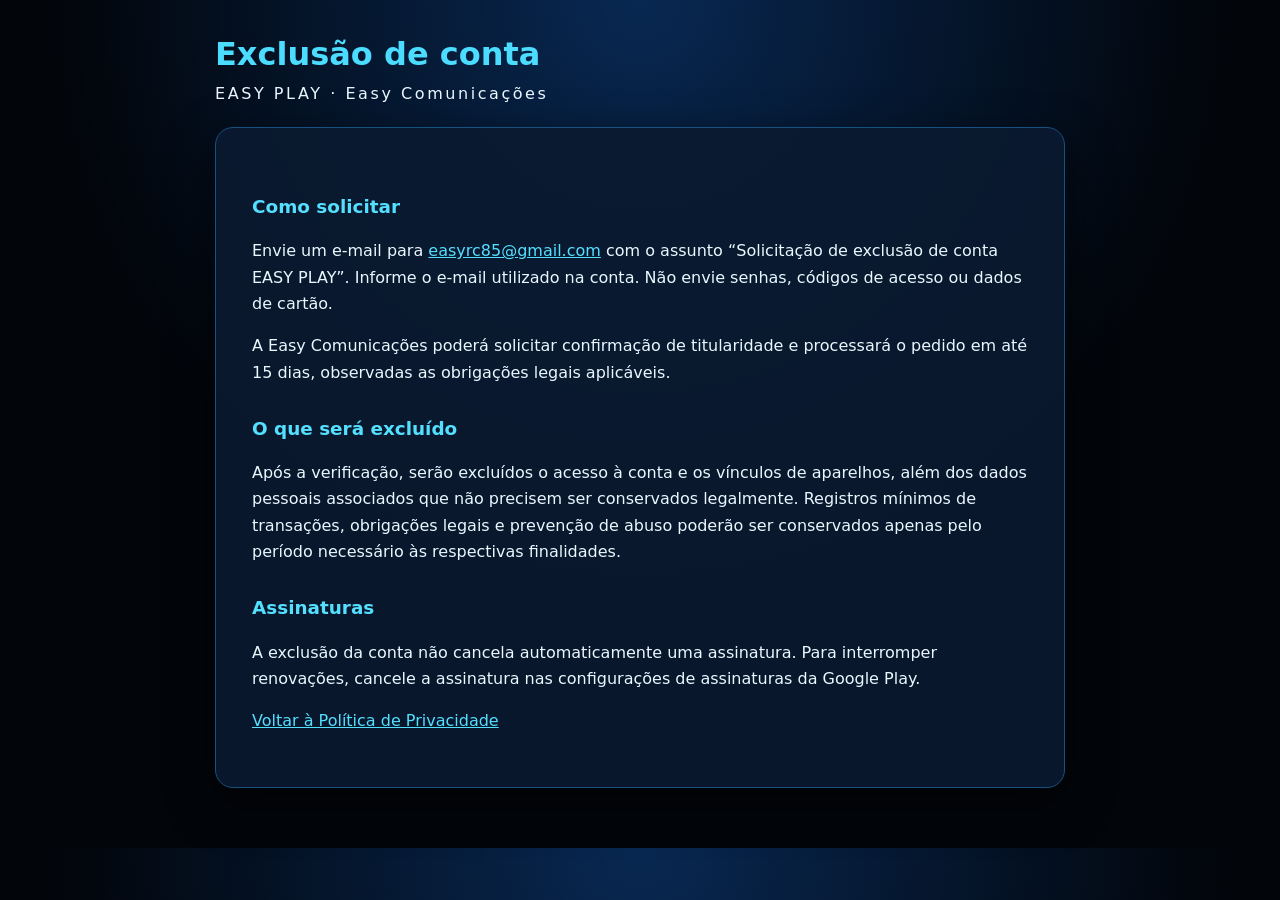
==== account-deletion.html @ 50897b50 "Atualizar política pública EASY PLAY e fluxo de exclusão" ====
<!doctype html><html lang="pt-BR"><head><meta charset="utf-8"><meta name="viewport" content="width=device-width,initial-scale=1"><meta name="theme-color" content="#02050b"><title>Exclusão de conta — EASY PLAY</title><link rel="stylesheet" href="styles.css"></head><body><main><header><div><h1>Exclusão de conta</h1><p>EASY PLAY · Easy Comunicações</p></div></header><article><h2>Como solicitar</h2><p>Envie um e-mail para <a href="mailto:easyrc85@gmail.com?subject=Solicita%C3%A7%C3%A3o%20de%20exclus%C3%A3o%20de%20conta%20EASY%20PLAY">easyrc85@gmail.com</a> com o assunto “Solicitação de exclusão de conta EASY PLAY”. Informe o e-mail utilizado na conta. Não envie senhas, códigos de acesso ou dados de cartão.</p><p>A Easy Comunicações poderá solicitar confirmação de titularidade e processará o pedido em até 15 dias, observadas as obrigações legais aplicáveis.</p><h2>O que será excluído</h2><p>Após a verificação, serão excluídos o acesso à conta e os vínculos de aparelhos, além dos dados pessoais associados que não precisem ser conservados legalmente. Registros mínimos de transações, obrigações legais e prevenção de abuso poderão ser conservados apenas pelo período necessário às respectivas finalidades.</p><h2>Assinaturas</h2><p>A exclusão da conta não cancela automaticamente uma assinatura. Para interromper renovações, cancele a assinatura nas configurações de assinaturas da Google Play.</p><p><a href="index.html">Voltar à Política de Privacidade</a></p></article></main></body></html>
---- styles.css ----
:root{color-scheme:dark}*{box-sizing:border-box}body{margin:0;background:radial-gradient(circle at top,#082852,#02050a 55%);color:#eaf7ff;font:16px/1.65 system-ui,sans-serif}main{width:min(850px,92%);margin:auto;padding:28px 0 60px}header{display:flex;align-items:center;gap:16px;margin-bottom:20px}header img{width:82px;height:82px;object-fit:contain}h1{margin:0;color:#4bdcff}header p{margin:0;letter-spacing:.16em}article{background:#0a1a30e8;border:1px solid #17517f;border-radius:18px;padding:clamp(18px,4vw,36px);box-shadow:0 16px 45px #0009}h2{font-size:1.15rem;color:#54dfff;margin-top:1.5em}a{color:#54dfff}@media(max-width:520px){header img{width:62px;height:62px}h1{font-size:1.45rem}}
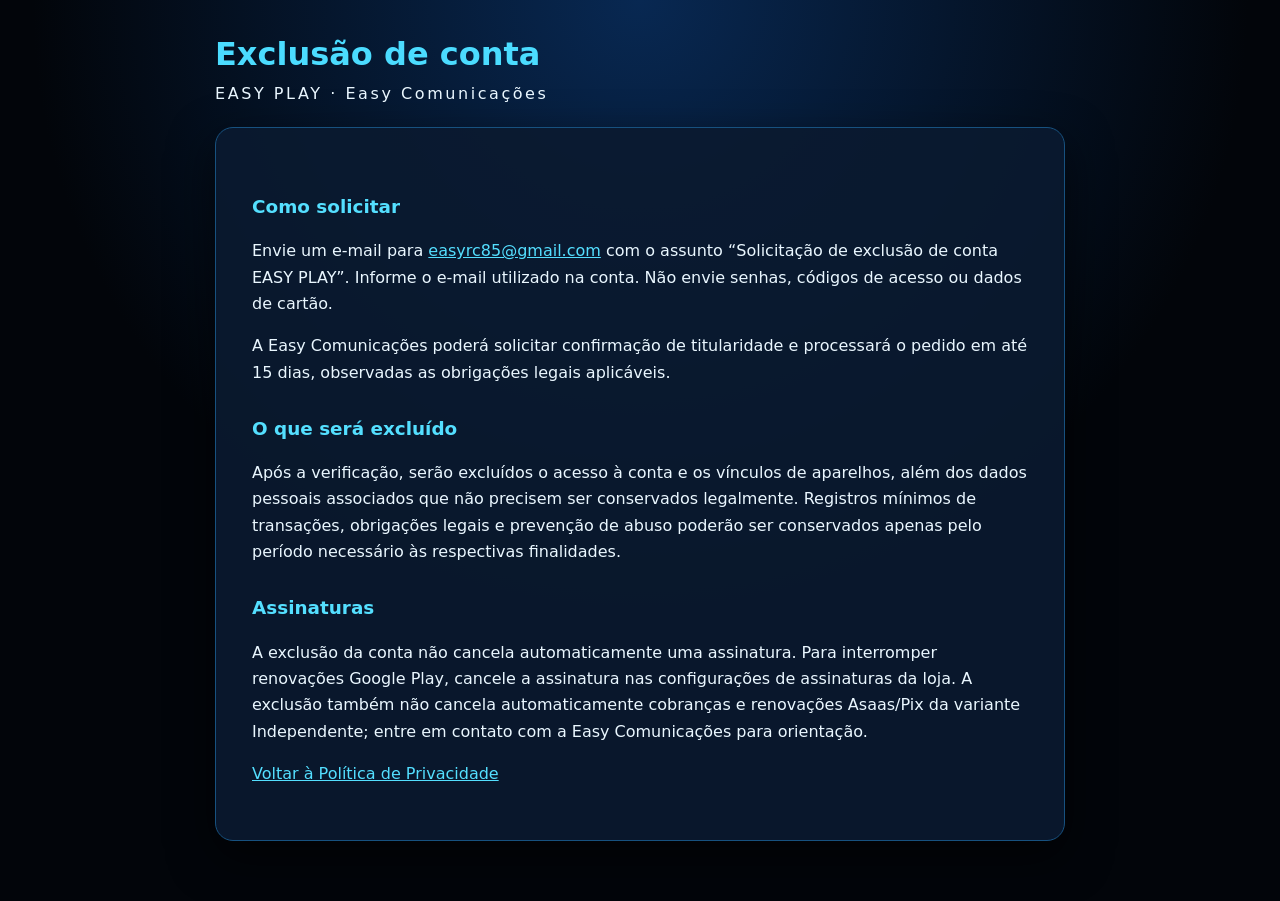
==== commit 8f68aceb: "Clarify Play and independent Asaas account-deletion subscription notice" ====
--- a/account-deletion.html
+++ b/account-deletion.html
@@ -1 +1 @@
-<!doctype html><html lang="pt-BR"><head><meta charset="utf-8"><meta name="viewport" content="width=device-width,initial-scale=1"><meta name="theme-color" content="#02050b"><title>Exclusão de conta — EASY PLAY</title><link rel="stylesheet" href="styles.css"></head><body><main><header><div><h1>Exclusão de conta</h1><p>EASY PLAY · Easy Comunicações</p></div></header><article><h2>Como solicitar</h2><p>Envie um e-mail para <a href="mailto:easyrc85@gmail.com?subject=Solicita%C3%A7%C3%A3o%20de%20exclus%C3%A3o%20de%20conta%20EASY%20PLAY">easyrc85@gmail.com</a> com o assunto “Solicitação de exclusão de conta EASY PLAY”. Informe o e-mail utilizado na conta. Não envie senhas, códigos de acesso ou dados de cartão.</p><p>A Easy Comunicações poderá solicitar confirmação de titularidade e processará o pedido em até 15 dias, observadas as obrigações legais aplicáveis.</p><h2>O que será excluído</h2><p>Após a verificação, serão excluídos o acesso à conta e os vínculos de aparelhos, além dos dados pessoais associados que não precisem ser conservados legalmente. Registros mínimos de transações, obrigações legais e prevenção de abuso poderão ser conservados apenas pelo período necessário às respectivas finalidades.</p><h2>Assinaturas</h2><p>A exclusão da conta não cancela automaticamente uma assinatura. Para interromper renovações, cancele a assinatura nas configurações de assinaturas da Google Play.</p><p><a href="index.html">Voltar à Política de Privacidade</a></p></article></main></body></html>+<!doctype html><html lang="pt-BR"><head><meta charset="utf-8"><meta name="viewport" content="width=device-width,initial-scale=1"><meta name="theme-color" content="#02050b"><title>Exclusão de conta — EASY PLAY</title><link rel="stylesheet" href="styles.css"></head><body><main><header><div><h1>Exclusão de conta</h1><p>EASY PLAY · Easy Comunicações</p></div></header><article><h2>Como solicitar</h2><p>Envie um e-mail para <a href="mailto:easyrc85@gmail.com?subject=Solicita%C3%A7%C3%A3o%20de%20exclus%C3%A3o%20de%20conta%20EASY%20PLAY">easyrc85@gmail.com</a> com o assunto “Solicitação de exclusão de conta EASY PLAY”. Informe o e-mail utilizado na conta. Não envie senhas, códigos de acesso ou dados de cartão.</p><p>A Easy Comunicações poderá solicitar confirmação de titularidade e processará o pedido em até 15 dias, observadas as obrigações legais aplicáveis.</p><h2>O que será excluído</h2><p>Após a verificação, serão excluídos o acesso à conta e os vínculos de aparelhos, além dos dados pessoais associados que não precisem ser conservados legalmente. Registros mínimos de transações, obrigações legais e prevenção de abuso poderão ser conservados apenas pelo período necessário às respectivas finalidades.</p><h2>Assinaturas</h2><p>A exclusão da conta não cancela automaticamente uma assinatura. Para interromper renovações Google Play, cancele a assinatura nas configurações de assinaturas da loja. A exclusão também não cancela automaticamente cobranças e renovações Asaas/Pix da variante Independente; entre em contato com a Easy Comunicações para orientação.</p><p><a href="index.html">Voltar à Política de Privacidade</a></p></article></main></body></html>
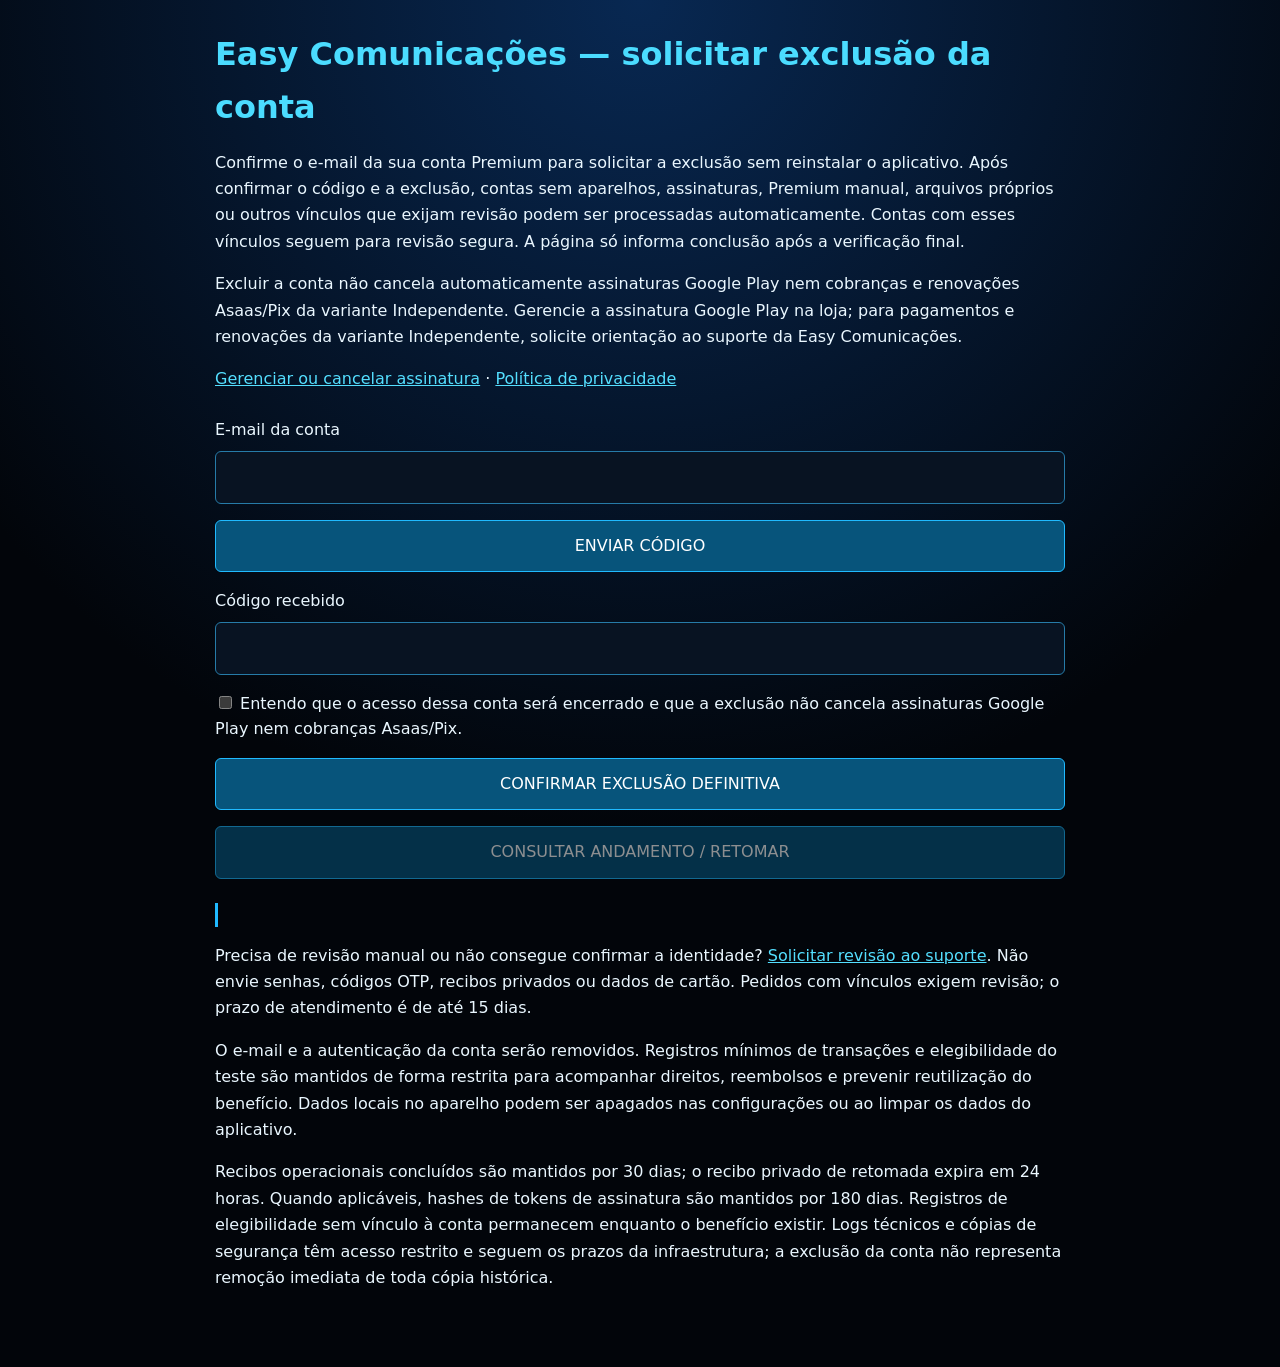
==== commit f75f9529: "Enable verified account-deletion page and document Brevo delivery and retention" ====
--- a/account-deletion.html
+++ b/account-deletion.html
@@ -1 +1,3 @@
-<!doctype html><html lang="pt-BR"><head><meta charset="utf-8"><meta name="viewport" content="width=device-width,initial-scale=1"><meta name="theme-color" content="#02050b"><title>Exclusão de conta — EASY PLAY</title><link rel="stylesheet" href="styles.css"></head><body><main><header><div><h1>Exclusão de conta</h1><p>EASY PLAY · Easy Comunicações</p></div></header><article><h2>Como solicitar</h2><p>Envie um e-mail para <a href="mailto:easyrc85@gmail.com?subject=Solicita%C3%A7%C3%A3o%20de%20exclus%C3%A3o%20de%20conta%20EASY%20PLAY">easyrc85@gmail.com</a> com o assunto “Solicitação de exclusão de conta EASY PLAY”. Informe o e-mail utilizado na conta. Não envie senhas, códigos de acesso ou dados de cartão.</p><p>A Easy Comunicações poderá solicitar confirmação de titularidade e processará o pedido em até 15 dias, observadas as obrigações legais aplicáveis.</p><h2>O que será excluído</h2><p>Após a verificação, serão excluídos o acesso à conta e os vínculos de aparelhos, além dos dados pessoais associados que não precisem ser conservados legalmente. Registros mínimos de transações, obrigações legais e prevenção de abuso poderão ser conservados apenas pelo período necessário às respectivas finalidades.</p><h2>Assinaturas</h2><p>A exclusão da conta não cancela automaticamente uma assinatura. Para interromper renovações Google Play, cancele a assinatura nas configurações de assinaturas da loja. A exclusão também não cancela automaticamente cobranças e renovações Asaas/Pix da variante Independente; entre em contato com a Easy Comunicações para orientação.</p><p><a href="index.html">Voltar à Política de Privacidade</a></p></article></main></body></html>+<!doctype html><html lang="pt-BR"><meta charset="utf-8"><meta name="viewport" content="width=device-width,initial-scale=1"><meta name="referrer" content="no-referrer"><meta http-equiv="Content-Security-Policy" content="default-src 'self'; script-src 'self'; style-src 'self' 'unsafe-inline'; connect-src https://wjnkdlcxgfnznewaiihn.supabase.co; img-src 'self' data:; base-uri 'none'; form-action 'none'"><title>Excluir conta — Easy Comunicações</title><link rel="stylesheet" href="styles.css"><style>form{display:grid;gap:16px;margin:24px 0}label{display:grid;gap:8px}input[type=email],input[id=account-code]{box-sizing:border-box;width:100%;padding:12px;border:1px solid #267ba8;border-radius:6px;background:#081322;color:#fff;font:inherit}label:has(input[type=checkbox]){display:block;line-height:1.6}button{padding:12px;border:1px solid #20baff;border-radius:6px;background:#07547b;color:#fff;font:inherit;cursor:pointer}button:disabled{opacity:.55;cursor:default}#result{padding:12px;border-left:3px solid #20baff;min-height:24px}a{overflow-wrap:anywhere}</style><body><noscript>Ative o JavaScript para confirmar sua identidade e acompanhar a exclusão.</noscript><main><h1>Easy Comunicações — solicitar exclusão da conta</h1><p>Confirme o e-mail da sua conta Premium para solicitar a exclusão sem reinstalar o aplicativo. Após confirmar o código e a exclusão, contas sem aparelhos, assinaturas, Premium manual, arquivos próprios ou outros vínculos que exijam revisão podem ser processadas automaticamente. Contas com esses vínculos seguem para revisão segura. A página só informa conclusão após a verificação final.</p><p>Excluir a conta não cancela automaticamente assinaturas Google Play nem cobranças e renovações Asaas/Pix da variante Independente. Gerencie a assinatura Google Play na loja; para pagamentos e renovações da variante Independente, solicite orientação ao suporte da Easy Comunicações.</p><p><a href="https://play.google.com/store/account/subscriptions">Gerenciar ou cancelar assinatura</a> · <a href="index.html">Política de privacidade</a></p><form id="deletion"><label>E-mail da conta <input id="account-email" type="email" autocomplete="email" required></label><button id="send-code" type="button">ENVIAR CÓDIGO</button><label>Código recebido <input id="account-code" autocomplete="one-time-code" inputmode="numeric" maxlength="8" pattern="[0-9]{6,8}" required></label><label><input id="confirm-deletion" type="checkbox" required> Entendo que o acesso dessa conta será encerrado e que a exclusão não cancela assinaturas Google Play nem cobranças Asaas/Pix.</label><button id="confirm-request" type="submit">CONFIRMAR EXCLUSÃO DEFINITIVA</button><button id="check-status" type="button" disabled>CONSULTAR ANDAMENTO / RETOMAR</button></form><p id="result" role="status" aria-live="polite"></p><p>Precisa de revisão manual ou não consegue confirmar a identidade? <a href="mailto:easyrc85@gmail.com?subject=Revis%C3%A3o%20de%20exclus%C3%A3o%20EASY%20PLAY">Solicitar revisão ao suporte</a>. Não envie senhas, códigos OTP, recibos privados ou dados de cartão. Pedidos com vínculos exigem revisão; o prazo de atendimento é de até 15 dias.</p><p>O e-mail e a autenticação da conta serão removidos. Registros mínimos de transações e elegibilidade do teste são mantidos de forma restrita para acompanhar direitos, reembolsos e prevenir reutilização do benefício. Dados locais no aparelho podem ser apagados nas configurações ou ao limpar os dados do aplicativo.</p><p>Recibos operacionais concluídos são mantidos por 30 dias; o recibo privado de retomada expira em 24 horas. Quando aplicáveis, hashes de tokens de assinatura são mantidos por 180 dias. Registros de elegibilidade sem vínculo à conta permanecem enquanto o benefício existir. Logs técnicos e cópias de segurança têm acesso restrito e seguem os prazos da infraestrutura; a exclusão da conta não representa remoção imediata de toda cópia histórica.</p></main><script src="account-config.js"></script><script type="module" src="account-deletion.js"></script></body></html>
+
+
